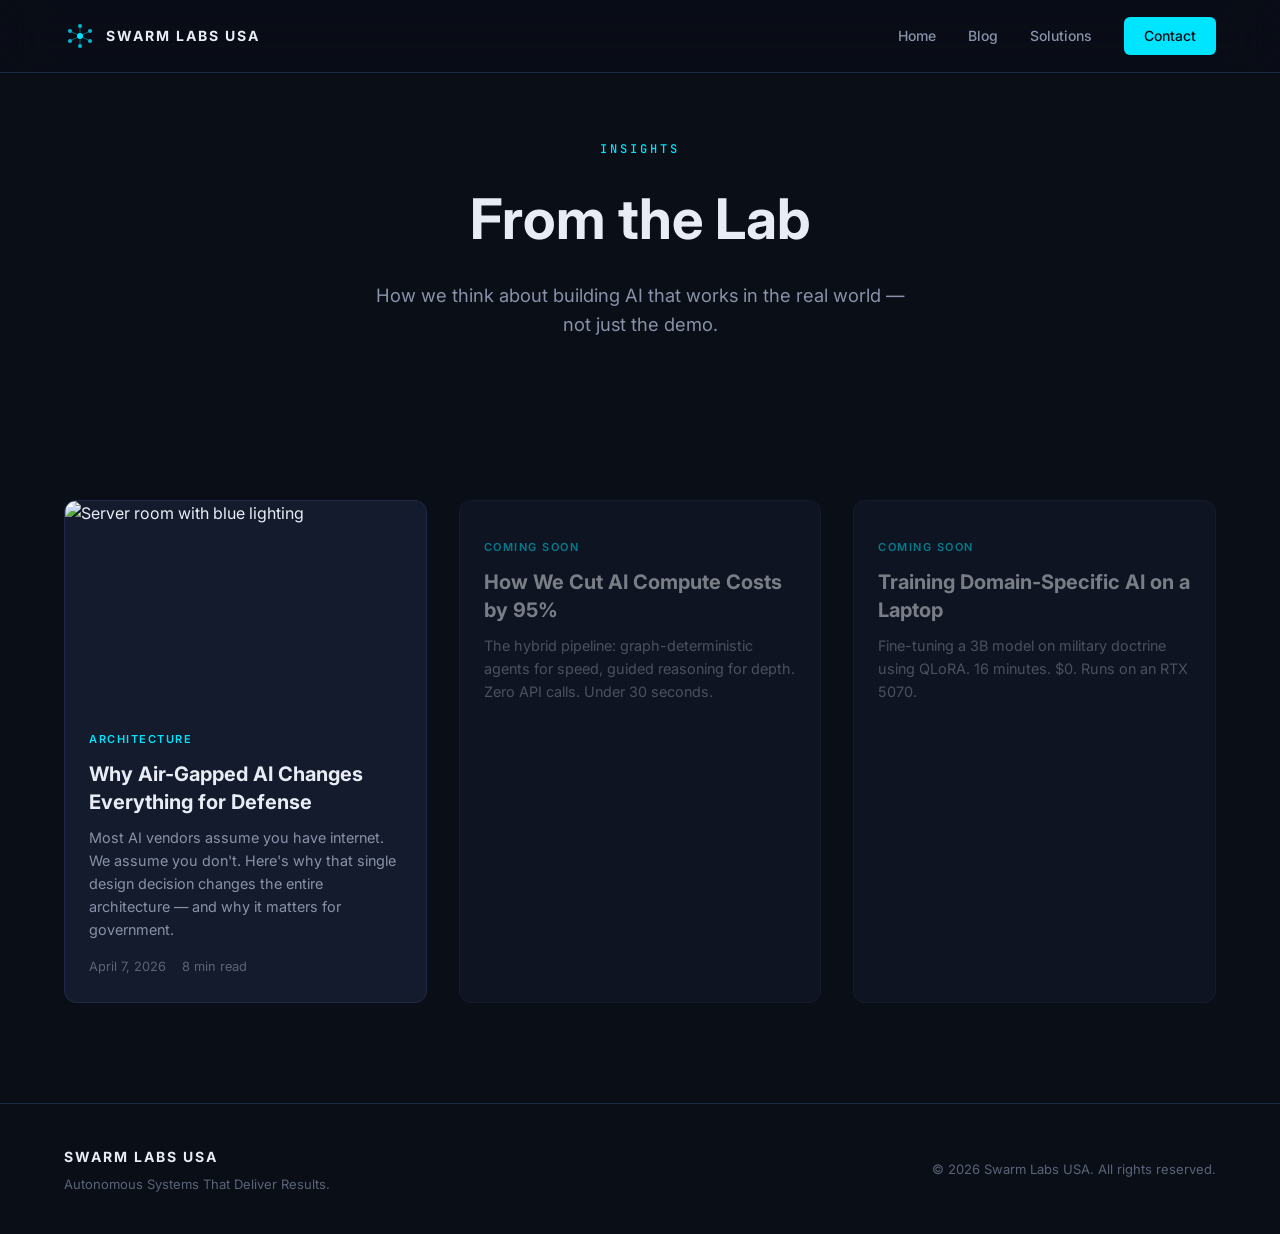
==== blog.html @ 49154384 "Add blog with first article: Why Air-Gapped AI Changes Everything - Blog index page with card grid l" ====
<!DOCTYPE html>
<html lang="en">
<head>
    <meta charset="UTF-8">
    <meta name="viewport" content="width=device-width, initial-scale=1.0">
    <title>Blog — Swarm Labs USA</title>
    <meta name="description" content="Technical insights on autonomous AI systems, edge deployment, and defense technology from Swarm Labs USA.">
    <meta name="robots" content="index, follow">
    <link rel="canonical" href="https://swarmlabsusa.com/blog.html">

    <meta property="og:type" content="website">
    <meta property="og:title" content="Blog — Swarm Labs USA">
    <meta property="og:description" content="Technical insights on autonomous AI systems, edge deployment, and defense technology.">
    <meta property="og:url" content="https://swarmlabsusa.com/blog.html">

    <script type="application/ld+json">
    {
        "@context": "https://schema.org",
        "@type": "Blog",
        "name": "Swarm Labs USA Blog",
        "url": "https://swarmlabsusa.com/blog.html",
        "description": "Technical insights on autonomous AI, edge deployment, and defense technology.",
        "publisher": {
            "@type": "Organization",
            "name": "Swarm Labs USA"
        }
    }
    </script>

    <link rel="preconnect" href="https://fonts.googleapis.com">
    <link rel="preconnect" href="https://fonts.gstatic.com" crossorigin>
    <link href="https://fonts.googleapis.com/css2?family=Inter:wght@300;400;500;600;700&family=JetBrains+Mono:wght@400;500&display=swap" rel="stylesheet">
    <link rel="stylesheet" href="styles.css">
    <link rel="stylesheet" href="blog.css">
    <link rel="icon" type="image/svg+xml" href="favicon.svg">
</head>
<body>
    <nav class="nav" id="nav">
        <div class="nav-container">
            <a href="/" class="nav-logo">
                <svg class="logo-icon" viewBox="0 0 32 32" fill="none" xmlns="http://www.w3.org/2000/svg">
                    <circle cx="16" cy="16" r="3" fill="#00e5ff"/>
                    <circle cx="16" cy="6" r="2" fill="#00e5ff" opacity="0.8"/>
                    <circle cx="16" cy="26" r="2" fill="#00e5ff" opacity="0.8"/>
                    <circle cx="6" cy="11" r="2" fill="#00e5ff" opacity="0.8"/>
                    <circle cx="26" cy="11" r="2" fill="#00e5ff" opacity="0.8"/>
                    <circle cx="6" cy="21" r="2" fill="#00e5ff" opacity="0.8"/>
                    <circle cx="26" cy="21" r="2" fill="#00e5ff" opacity="0.8"/>
                    <line x1="16" y1="13" x2="16" y2="8" stroke="#00e5ff" stroke-width="0.8" opacity="0.5"/>
                    <line x1="16" y1="19" x2="16" y2="24" stroke="#00e5ff" stroke-width="0.8" opacity="0.5"/>
                    <line x1="13.5" y1="14.5" x2="7.5" y2="12" stroke="#00e5ff" stroke-width="0.8" opacity="0.5"/>
                    <line x1="18.5" y1="14.5" x2="24.5" y2="12" stroke="#00e5ff" stroke-width="0.8" opacity="0.5"/>
                    <line x1="13.5" y1="17.5" x2="7.5" y2="20" stroke="#00e5ff" stroke-width="0.8" opacity="0.5"/>
                    <line x1="18.5" y1="17.5" x2="24.5" y2="20" stroke="#00e5ff" stroke-width="0.8" opacity="0.5"/>
                </svg>
                <span>SWARM LABS USA</span>
            </a>
            <div class="nav-links">
                <a href="/">Home</a>
                <a href="/blog.html">Blog</a>
                <a href="/#solutions">Solutions</a>
                <a href="/#contact" class="nav-cta">Contact</a>
            </div>
        </div>
    </nav>

    <section class="blog-hero">
        <div class="container">
            <span class="section-tag">INSIGHTS</span>
            <h1>From the Lab</h1>
            <p>How we think about building AI that works in the real world — not just the demo.</p>
        </div>
    </section>

    <section class="section">
        <div class="container">
            <div class="blog-grid">
                <a href="blog/why-air-gapped-ai-matters.html" class="blog-card">
                    <div class="blog-card-image">
                        <img src="https://images.unsplash.com/photo-1558494949-ef010cbdcc31?w=600&h=340&fit=crop" alt="Server room with blue lighting" loading="lazy">
                    </div>
                    <div class="blog-card-body">
                        <span class="blog-card-tag">ARCHITECTURE</span>
                        <h2>Why Air-Gapped AI Changes Everything for Defense</h2>
                        <p>Most AI vendors assume you have internet. We assume you don't. Here's why that single design decision changes the entire architecture — and why it matters for government.</p>
                        <div class="blog-card-meta">
                            <span>April 7, 2026</span>
                            <span>8 min read</span>
                        </div>
                    </div>
                </a>

                <!-- Placeholder for future posts -->
                <div class="blog-card blog-card-upcoming">
                    <div class="blog-card-body">
                        <span class="blog-card-tag">COMING SOON</span>
                        <h2>How We Cut AI Compute Costs by 95%</h2>
                        <p>The hybrid pipeline: graph-deterministic agents for speed, guided reasoning for depth. Zero API calls. Under 30 seconds.</p>
                    </div>
                </div>

                <div class="blog-card blog-card-upcoming">
                    <div class="blog-card-body">
                        <span class="blog-card-tag">COMING SOON</span>
                        <h2>Training Domain-Specific AI on a Laptop</h2>
                        <p>Fine-tuning a 3B model on military doctrine using QLoRA. 16 minutes. $0. Runs on an RTX 5070.</p>
                    </div>
                </div>
            </div>
        </div>
    </section>

    <footer class="footer">
        <div class="container">
            <div class="footer-content">
                <div class="footer-brand">
                    <span class="footer-logo">SWARM LABS USA</span>
                    <p>Autonomous Systems That Deliver Results.</p>
                </div>
                <div class="footer-legal">
                    <p>&copy; 2026 Swarm Labs USA. All rights reserved.</p>
                </div>
            </div>
        </div>
    </footer>
</body>
</html>
---- styles.css ----
/* ========================================
   SWARM LABS USA — Design System
   ======================================== */

:root {
    --bg-primary: #0a0e17;
    --bg-secondary: #0f1523;
    --bg-card: #141b2d;
    --bg-card-hover: #1a2340;
    --border: #1e2a45;
    --border-light: #2a3a5c;
    --text-primary: #e8edf5;
    --text-secondary: #8892a8;
    --text-muted: #5a6478;
    --accent: #00e5ff;
    --accent-dim: rgba(0, 229, 255, 0.15);
    --accent-glow: rgba(0, 229, 255, 0.3);
    --green: #00e676;
    --red: #ff5252;
    --amber: #ffab40;
    --font-body: 'Inter', -apple-system, BlinkMacSystemFont, sans-serif;
    --font-mono: 'JetBrains Mono', 'Fira Code', monospace;
}

*, *::before, *::after {
    margin: 0;
    padding: 0;
    box-sizing: border-box;
}

html {
    scroll-behavior: smooth;
    scroll-padding-top: 80px;
}

body {
    font-family: var(--font-body);
    background: var(--bg-primary);
    color: var(--text-primary);
    line-height: 1.6;
    overflow-x: hidden;
    -webkit-font-smoothing: antialiased;
}

a {
    color: var(--accent);
    text-decoration: none;
    transition: opacity 0.2s;
}

a:hover {
    opacity: 0.8;
}

.container {
    max-width: 1200px;
    margin: 0 auto;
    padding: 0 24px;
}

/* ========================================
   Navigation
   ======================================== */

.nav {
    position: fixed;
    top: 0;
    left: 0;
    right: 0;
    z-index: 1000;
    background: rgba(10, 14, 23, 0.85);
    backdrop-filter: blur(20px);
    border-bottom: 1px solid var(--border);
    transition: background 0.3s;
}

.nav-container {
    max-width: 1200px;
    margin: 0 auto;
    padding: 0 24px;
    display: flex;
    align-items: center;
    justify-content: space-between;
    height: 72px;
}

.nav-logo {
    display: flex;
    align-items: center;
    gap: 10px;
    color: var(--text-primary);
    font-weight: 700;
    font-size: 14px;
    letter-spacing: 2px;
    white-space: nowrap;
}

.logo-icon {
    width: 32px;
    height: 32px;
}

.nav-links {
    display: flex;
    align-items: center;
    gap: 32px;
}

.nav-links a {
    color: var(--text-secondary);
    font-size: 14px;
    font-weight: 500;
    transition: color 0.2s;
}

.nav-links a:hover {
    color: var(--text-primary);
    opacity: 1;
}

.nav-cta {
    background: var(--accent);
    color: var(--bg-primary) !important;
    padding: 8px 20px;
    border-radius: 6px;
    font-weight: 600;
}

.nav-cta:hover {
    opacity: 0.9 !important;
}

.nav-toggle {
    display: none;
    flex-direction: column;
    gap: 5px;
    background: none;
    border: none;
    cursor: pointer;
    padding: 4px;
}

.nav-toggle span {
    display: block;
    width: 24px;
    height: 2px;
    background: var(--text-secondary);
    border-radius: 2px;
    transition: transform 0.3s, opacity 0.3s;
}

.mobile-menu {
    display: none;
    position: fixed;
    top: 72px;
    left: 0;
    right: 0;
    background: rgba(10, 14, 23, 0.98);
    backdrop-filter: blur(20px);
    border-bottom: 1px solid var(--border);
    padding: 16px 24px;
    z-index: 999;
    flex-direction: column;
    gap: 12px;
}

.mobile-menu a {
    color: var(--text-secondary);
    font-size: 16px;
    padding: 8px 0;
}

.mobile-menu.active {
    display: flex;
}

/* ========================================
   Hero
   ======================================== */

.hero {
    position: relative;
    min-height: 100vh;
    display: flex;
    align-items: center;
    justify-content: center;
    padding: 120px 24px 80px;
    overflow: hidden;
}

#heroCanvas {
    position: absolute;
    top: 0;
    left: 0;
    width: 100%;
    height: 100%;
    opacity: 0.4;
}

.hero-content {
    position: relative;
    z-index: 1;
    max-width: 800px;
    text-align: center;
}

.hero-badge {
    display: inline-block;
    font-family: var(--font-mono);
    font-size: 12px;
    font-weight: 500;
    letter-spacing: 3px;
    color: var(--accent);
    background: var(--accent-dim);
    border: 1px solid rgba(0, 229, 255, 0.2);
    padding: 6px 16px;
    border-radius: 4px;
    margin-bottom: 24px;
}

.hero h1 {
    font-size: clamp(36px, 6vw, 60px);
    font-weight: 700;
    line-height: 1.1;
    margin-bottom: 24px;
    letter-spacing: -1px;
}

.accent {
    color: var(--accent);
}

.hero-sub {
    font-size: 18px;
    color: var(--text-secondary);
    max-width: 620px;
    margin: 0 auto 40px;
    line-height: 1.7;
}

.hero-actions {
    display: flex;
    gap: 16px;
    justify-content: center;
    margin-bottom: 64px;
}

.btn {
    display: inline-flex;
    align-items: center;
    padding: 12px 28px;
    border-radius: 8px;
    font-size: 15px;
    font-weight: 600;
    cursor: pointer;
    transition: all 0.2s;
    border: none;
    font-family: var(--font-body);
}

.btn-primary {
    background: var(--accent);
    color: var(--bg-primary);
}

.btn-primary:hover {
    box-shadow: 0 0 24px var(--accent-glow);
    opacity: 1;
    transform: translateY(-1px);
}

.btn-outline {
    background: transparent;
    color: var(--text-primary);
    border: 1px solid var(--border-light);
}

.btn-outline:hover {
    border-color: var(--accent);
    color: var(--accent);
    opacity: 1;
}

.btn-full {
    width: 100%;
    justify-content: center;
}

.hero-stats {
    display: flex;
    align-items: center;
    justify-content: center;
    gap: 40px;
}

.stat {
    display: flex;
    flex-direction: column;
    align-items: center;
}

.stat-value {
    font-family: var(--font-mono);
    font-size: 28px;
    font-weight: 700;
    color: var(--accent);
}

.stat-label {
    font-size: 12px;
    color: var(--text-muted);
    letter-spacing: 1px;
    text-transform: uppercase;
    margin-top: 4px;
}

.stat-divider {
    width: 1px;
    height: 40px;
    background: var(--border);
}

/* ========================================
   Sections
   ======================================== */

.section {
    padding: 100px 0;
}

.section-dark {
    background: var(--bg-secondary);
}

.section-header {
    text-align: center;
    max-width: 660px;
    margin: 0 auto 64px;
}

.section-tag {
    font-family: var(--font-mono);
    font-size: 12px;
    font-weight: 500;
    letter-spacing: 3px;
    color: var(--accent);
    display: block;
    margin-bottom: 16px;
}

.section-header h2 {
    font-size: clamp(28px, 4vw, 40px);
    font-weight: 700;
    margin-bottom: 16px;
    letter-spacing: -0.5px;
}

.section-header p {
    color: var(--text-secondary);
    font-size: 16px;
    line-height: 1.7;
}

/* ========================================
   Outcomes (What This Means)
   ======================================== */

.outcomes-grid {
    display: grid;
    grid-template-columns: repeat(2, 1fr);
    gap: 24px;
}

.outcome-card {
    background: var(--bg-card);
    border: 1px solid var(--border);
    border-radius: 12px;
    padding: 32px;
    transition: all 0.3s;
}

.outcome-card:hover {
    border-color: var(--border-light);
    background: var(--bg-card-hover);
    transform: translateY(-2px);
}

.outcome-icon {
    width: 48px;
    height: 48px;
    display: flex;
    align-items: center;
    justify-content: center;
    background: var(--accent-dim);
    border-radius: 10px;
    margin-bottom: 20px;
    color: var(--accent);
}

.outcome-icon svg {
    width: 24px;
    height: 24px;
}

.outcome-card h3 {
    font-size: 18px;
    font-weight: 600;
    margin-bottom: 10px;
    line-height: 1.3;
}

.outcome-card p {
    font-size: 14px;
    color: var(--text-secondary);
    line-height: 1.7;
}

/* ========================================
   Solutions
   ======================================== */

.solutions-grid {
    display: grid;
    grid-template-columns: repeat(3, 1fr);
    gap: 24px;
}

.solution-card {
    background: var(--bg-card);
    border: 1px solid var(--border);
    border-radius: 12px;
    padding: 32px;
    transition: all 0.3s;
}

.solution-card:hover {
    transform: translateY(-2px);
    border-color: var(--border-light);
}

.solution-header {
    display: flex;
    align-items: center;
    gap: 12px;
    margin-bottom: 20px;
}

.solution-icon {
    width: 40px;
    height: 40px;
    display: flex;
    align-items: center;
    justify-content: center;
    border-radius: 8px;
    color: var(--accent);
    background: var(--accent-dim);
}

.solution-icon svg {
    width: 20px;
    height: 20px;
}

.solution-label {
    font-family: var(--font-mono);
    font-size: 11px;
    letter-spacing: 2px;
    color: var(--accent);
}

.solution-card h3 {
    font-size: 18px;
    font-weight: 600;
    margin-bottom: 16px;
}

.solution-problem {
    font-size: 14px;
    color: var(--text-secondary);
    line-height: 1.7;
    margin-bottom: 12px;
}

.solution-answer {
    font-size: 14px;
    color: var(--text-secondary);
    line-height: 1.7;
    margin-bottom: 20px;
}

.solution-problem strong {
    color: var(--amber);
}

.solution-answer strong {
    color: var(--green);
}

/* Reuse domain-features for solution cards */
.domain-features {
    list-style: none;
}

.domain-features li {
    font-size: 13px;
    color: var(--text-secondary);
    padding: 6px 0;
    border-top: 1px solid var(--border);
    display: flex;
    align-items: center;
    gap: 8px;
}

.domain-features li::before {
    content: '';
    width: 4px;
    height: 4px;
    background: var(--accent);
    border-radius: 50%;
    flex-shrink: 0;
}

/* ========================================
   Case Study
   ======================================== */

.case-study-card {
    background: var(--bg-card);
    border: 1px solid var(--border);
    border-radius: 16px;
    padding: 48px;
    position: relative;
    overflow: hidden;
}

.case-study-card::before {
    content: '';
    position: absolute;
    top: 0;
    left: 0;
    right: 0;
    height: 3px;
    background: linear-gradient(90deg, var(--accent), var(--green));
}

.case-badge {
    display: inline-block;
    font-family: var(--font-mono);
    font-size: 11px;
    letter-spacing: 2px;
    color: var(--accent);
    background: var(--accent-dim);
    padding: 4px 12px;
    border-radius: 4px;
    margin-bottom: 20px;
}

.case-study-card > h3 {
    font-size: 24px;
    font-weight: 700;
    margin-bottom: 32px;
    max-width: 600px;
}

.case-grid {
    display: grid;
    grid-template-columns: repeat(3, 1fr);
    gap: 32px;
    margin-bottom: 40px;
}

.case-section h4 {
    font-size: 14px;
    font-weight: 600;
    color: var(--accent);
    margin-bottom: 12px;
    letter-spacing: 0.5px;
}

.case-section p {
    font-size: 14px;
    color: var(--text-secondary);
    line-height: 1.7;
}

.case-results {
    list-style: none;
}

.case-results li {
    font-size: 14px;
    color: var(--text-secondary);
    padding: 6px 0;
    display: flex;
    align-items: flex-start;
    gap: 10px;
    line-height: 1.5;
}

.case-results li::before {
    content: '';
    width: 6px;
    height: 6px;
    background: var(--green);
    border-radius: 50%;
    flex-shrink: 0;
    margin-top: 7px;
}

.case-stats {
    display: grid;
    grid-template-columns: repeat(3, 1fr);
    gap: 24px;
    padding-top: 32px;
    border-top: 1px solid var(--border);
}

.case-stat {
    text-align: center;
}

.case-stat-value {
    font-family: var(--font-mono);
    font-size: 28px;
    font-weight: 700;
    color: var(--accent);
    display: block;
    margin-bottom: 4px;
}

.case-stat-label {
    font-size: 13px;
    color: var(--text-muted);
}

/* ========================================
   Pipeline
   ======================================== */

.pipeline {
    max-width: 700px;
    margin: 0 auto;
}

.pipeline-step {
    display: flex;
    align-items: flex-start;
    gap: 24px;
    padding: 24px;
    background: var(--bg-card);
    border: 1px solid var(--border);
    border-radius: 12px;
    position: relative;
}

.step-number {
    font-family: var(--font-mono);
    font-size: 14px;
    font-weight: 700;
    color: var(--accent);
    background: var(--accent-dim);
    width: 40px;
    height: 40px;
    display: flex;
    align-items: center;
    justify-content: center;
    border-radius: 8px;
    flex-shrink: 0;
}

.step-content h3 {
    font-size: 16px;
    font-weight: 600;
    margin-bottom: 6px;
}

.step-content p {
    font-size: 14px;
    color: var(--text-secondary);
    line-height: 1.6;
}

.step-tag {
    position: absolute;
    top: 24px;
    right: 24px;
    font-family: var(--font-mono);
    font-size: 10px;
    letter-spacing: 1.5px;
    color: var(--amber);
    background: rgba(255, 171, 64, 0.1);
    padding: 3px 10px;
    border-radius: 4px;
}

.free-tag {
    color: var(--green);
    background: rgba(0, 230, 118, 0.1);
}

.audit-tag {
    color: var(--accent);
    background: var(--accent-dim);
}

.pipeline-connector {
    width: 2px;
    height: 24px;
    background: var(--border);
    margin: 0 auto;
}

.pipeline-bottom {
    max-width: 700px;
    margin: 40px auto 0;
    text-align: center;
}

.pipeline-note {
    font-size: 16px;
    color: var(--text-secondary);
    line-height: 1.7;
    font-style: italic;
}

/* ========================================
   Differentiators
   ======================================== */

.diff-grid {
    display: grid;
    gap: 32px;
}

.diff-card {
    background: var(--bg-card);
    border: 1px solid var(--border);
    border-radius: 12px;
    overflow: hidden;
}

.diff-header {
    display: flex;
    align-items: center;
    justify-content: center;
    gap: 16px;
    padding: 20px;
    background: rgba(0, 229, 255, 0.03);
    border-bottom: 1px solid var(--border);
}

.diff-label {
    font-family: var(--font-mono);
    font-size: 11px;
    letter-spacing: 2px;
    padding: 4px 12px;
    border-radius: 4px;
}

.diff-us {
    color: var(--accent);
    background: var(--accent-dim);
}

.diff-them {
    color: var(--text-muted);
    background: rgba(90, 100, 120, 0.15);
}

.diff-vs {
    font-size: 12px;
    color: var(--text-muted);
}

.diff-compare {
    padding: 8px;
}

.diff-row {
    display: grid;
    grid-template-columns: 1fr 1fr;
    gap: 1px;
}

.diff-row + .diff-row {
    border-top: 1px solid var(--border);
}

.diff-ours,
.diff-theirs {
    padding: 16px 20px;
    font-size: 14px;
}

.diff-ours {
    color: var(--text-primary);
}

.diff-theirs {
    color: var(--text-muted);
    text-decoration: line-through;
    text-decoration-color: rgba(255, 82, 82, 0.3);
}

.metrics-grid {
    display: grid;
    grid-template-columns: repeat(4, 1fr);
    gap: 16px;
}

.metric-card {
    background: var(--bg-card);
    border: 1px solid var(--border);
    border-radius: 12px;
    padding: 28px;
    text-align: center;
}

.metric-value {
    font-family: var(--font-mono);
    font-size: 32px;
    font-weight: 700;
    color: var(--accent);
    display: block;
    margin-bottom: 8px;
}

.metric-label {
    font-size: 13px;
    color: var(--text-muted);
    letter-spacing: 0.5px;
}

/* ========================================
   SBIR
   ======================================== */

.sbir-grid {
    display: grid;
    grid-template-columns: repeat(2, 1fr);
    gap: 24px;
    margin-bottom: 40px;
}

.sbir-card {
    background: var(--bg-card);
    border: 1px solid var(--border);
    border-radius: 12px;
    padding: 32px;
}

.sbir-card h3 {
    font-size: 17px;
    font-weight: 600;
    margin-bottom: 10px;
}

.sbir-card p {
    font-size: 14px;
    color: var(--text-secondary);
    line-height: 1.7;
}

.sbir-certs {
    display: flex;
    justify-content: center;
    gap: 48px;
    padding: 24px;
    background: var(--bg-card);
    border: 1px solid var(--border);
    border-radius: 12px;
}

.cert {
    display: flex;
    flex-direction: column;
    align-items: center;
    gap: 6px;
}

.cert-label {
    font-family: var(--font-mono);
    font-size: 11px;
    letter-spacing: 2px;
    color: var(--text-muted);
}

.cert-value {
    font-size: 15px;
    color: var(--text-primary);
    font-weight: 500;
}

/* ========================================
   Contact
   ======================================== */

.contact-layout {
    display: grid;
    grid-template-columns: 1fr 1fr;
    gap: 64px;
    align-items: start;
}

.contact-info h2 {
    font-size: 32px;
    font-weight: 700;
    margin: 16px 0;
}

.contact-info p {
    color: var(--text-secondary);
    font-size: 15px;
    line-height: 1.7;
    margin-bottom: 32px;
}

.contact-details {
    display: flex;
    flex-direction: column;
    gap: 16px;
}

.contact-item {
    display: flex;
    align-items: center;
    gap: 12px;
    color: var(--text-secondary);
    font-size: 14px;
}

.contact-item svg {
    color: var(--accent);
    flex-shrink: 0;
}

.contact-item a {
    color: var(--text-secondary);
}

.contact-item a:hover {
    color: var(--accent);
}

.contact-form {
    background: var(--bg-card);
    border: 1px solid var(--border);
    border-radius: 12px;
    padding: 32px;
}

.form-group {
    margin-bottom: 20px;
}

.form-group label {
    display: block;
    font-size: 13px;
    font-weight: 500;
    color: var(--text-secondary);
    margin-bottom: 6px;
}

.form-group input,
.form-group textarea {
    width: 100%;
    padding: 12px 16px;
    background: var(--bg-primary);
    border: 1px solid var(--border);
    border-radius: 8px;
    color: var(--text-primary);
    font-family: var(--font-body);
    font-size: 15px;
    transition: border-color 0.2s;
    outline: none;
}

.form-group input:focus,
.form-group textarea:focus {
    border-color: var(--accent);
}

.form-group textarea {
    resize: vertical;
}

/* ========================================
   Footer
   ======================================== */

.footer {
    padding: 40px 0;
    border-top: 1px solid var(--border);
}

.footer-content {
    display: flex;
    align-items: center;
    justify-content: space-between;
}

.footer-logo {
    font-weight: 700;
    font-size: 14px;
    letter-spacing: 2px;
    color: var(--text-primary);
}

.footer-brand p {
    font-size: 13px;
    color: var(--text-muted);
    margin-top: 4px;
}

.footer-legal p {
    font-size: 13px;
    color: var(--text-muted);
}

/* ========================================
   Responsive
   ======================================== */

@media (max-width: 1024px) {
    .solutions-grid {
        grid-template-columns: repeat(2, 1fr);
    }

    .case-grid {
        grid-template-columns: 1fr;
        gap: 24px;
    }
}

@media (max-width: 768px) {
    .nav-links {
        display: none;
    }

    .nav-toggle {
        display: flex;
    }

    .hero {
        padding: 100px 24px 60px;
    }

    .hero-stats {
        flex-direction: column;
        gap: 20px;
    }

    .stat-divider {
        width: 40px;
        height: 1px;
    }

    .hero-actions {
        flex-direction: column;
        align-items: center;
    }

    .outcomes-grid,
    .solutions-grid,
    .sbir-grid {
        grid-template-columns: 1fr;
    }

    .metrics-grid {
        grid-template-columns: repeat(2, 1fr);
    }

    .diff-row {
        grid-template-columns: 1fr;
    }

    .diff-theirs {
        border-top: 1px dashed var(--border);
    }

    .contact-layout {
        grid-template-columns: 1fr;
        gap: 40px;
    }

    .sbir-certs {
        flex-direction: column;
        gap: 20px;
    }

    .footer-content {
        flex-direction: column;
        text-align: center;
        gap: 16px;
    }

    .pipeline-step {
        flex-direction: column;
    }

    .step-tag {
        position: static;
        align-self: flex-start;
        margin-top: 8px;
    }

    .section {
        padding: 64px 0;
    }

    .case-study-card {
        padding: 28px;
    }

    .case-study-card > h3 {
        font-size: 20px;
    }

    .case-stats {
        grid-template-columns: 1fr;
        gap: 16px;
    }

    .case-grid {
        grid-template-columns: 1fr;
    }
}
---- blog.css ----
/* ========================================
   Blog Styles
   ======================================== */

.blog-hero {
    padding: 140px 0 60px;
    text-align: center;
}

.blog-hero h1 {
    font-size: clamp(2rem, 5vw, 3.5rem);
    font-weight: 700;
    margin: 16px 0;
}

.blog-hero p {
    color: var(--text-secondary);
    font-size: 1.15rem;
    max-width: 540px;
    margin: 0 auto;
}

/* Blog Grid */
.blog-grid {
    display: grid;
    grid-template-columns: repeat(auto-fill, minmax(340px, 1fr));
    gap: 32px;
}

.blog-card {
    background: var(--bg-card);
    border: 1px solid var(--border);
    border-radius: 12px;
    overflow: hidden;
    transition: transform 0.2s, border-color 0.2s;
    text-decoration: none;
    color: inherit;
    display: block;
}

.blog-card:hover {
    transform: translateY(-4px);
    border-color: var(--accent);
    opacity: 1;
}

.blog-card-image {
    width: 100%;
    height: 200px;
    overflow: hidden;
}

.blog-card-image img {
    width: 100%;
    height: 100%;
    object-fit: cover;
    transition: transform 0.3s;
}

.blog-card:hover .blog-card-image img {
    transform: scale(1.05);
}

.blog-card-body {
    padding: 24px;
}

.blog-card-tag {
    font-size: 11px;
    font-weight: 600;
    letter-spacing: 1.5px;
    color: var(--accent);
    text-transform: uppercase;
}

.blog-card h2 {
    font-size: 1.25rem;
    margin: 10px 0;
    line-height: 1.4;
}

.blog-card p {
    color: var(--text-secondary);
    font-size: 0.9rem;
    line-height: 1.6;
}

.blog-card-meta {
    display: flex;
    gap: 16px;
    margin-top: 16px;
    font-size: 0.8rem;
    color: var(--text-muted);
}

.blog-card-upcoming {
    opacity: 0.5;
    pointer-events: none;
}

.blog-card-upcoming .blog-card-body {
    padding: 32px 24px;
}

/* ========================================
   Article Page
   ======================================== */

.article-header {
    padding: 140px 0 40px;
    text-align: center;
    max-width: 760px;
    margin: 0 auto;
}

.article-header .section-tag {
    margin-bottom: 16px;
    display: inline-block;
}

.article-header h1 {
    font-size: clamp(1.75rem, 4vw, 2.75rem);
    font-weight: 700;
    line-height: 1.3;
    margin-bottom: 20px;
}

.article-meta {
    color: var(--text-muted);
    font-size: 0.9rem;
    display: flex;
    justify-content: center;
    gap: 20px;
}

.article-hero-image {
    max-width: 900px;
    margin: 40px auto;
    border-radius: 12px;
    overflow: hidden;
    border: 1px solid var(--border);
}

.article-hero-image img {
    width: 100%;
    height: auto;
    display: block;
}

/* Article Body */
.article-body {
    max-width: 700px;
    margin: 0 auto;
    padding: 0 24px 80px;
}

.article-body h2 {
    font-size: 1.6rem;
    margin: 48px 0 16px;
    color: var(--text-primary);
}

.article-body h3 {
    font-size: 1.2rem;
    margin: 32px 0 12px;
    color: var(--text-primary);
}

.article-body p {
    color: var(--text-secondary);
    font-size: 1.05rem;
    line-height: 1.8;
    margin-bottom: 20px;
}

.article-body strong {
    color: var(--text-primary);
}

.article-body ul, .article-body ol {
    color: var(--text-secondary);
    font-size: 1.05rem;
    line-height: 1.8;
    margin: 0 0 20px 24px;
}

.article-body li {
    margin-bottom: 8px;
}

.article-body blockquote {
    border-left: 3px solid var(--accent);
    padding: 16px 24px;
    margin: 32px 0;
    background: var(--bg-card);
    border-radius: 0 8px 8px 0;
}

.article-body blockquote p {
    color: var(--text-primary);
    font-size: 1.1rem;
    margin: 0;
}

.article-body code {
    font-family: var(--font-mono);
    background: var(--bg-card);
    padding: 2px 6px;
    border-radius: 4px;
    font-size: 0.9em;
    color: var(--accent);
}

.article-body pre {
    background: var(--bg-card);
    border: 1px solid var(--border);
    border-radius: 8px;
    padding: 20px;
    overflow-x: auto;
    margin: 24px 0;
}

.article-body pre code {
    background: none;
    padding: 0;
    font-size: 0.85rem;
    line-height: 1.7;
    color: var(--text-secondary);
}

/* Inline images in articles */
.article-image {
    margin: 36px 0;
    border-radius: 10px;
    overflow: hidden;
    border: 1px solid var(--border);
}

.article-image img {
    width: 100%;
    height: auto;
    display: block;
}

.article-image figcaption {
    padding: 12px 16px;
    font-size: 0.85rem;
    color: var(--text-muted);
    text-align: center;
    background: var(--bg-card);
}

/* Callout box */
.callout {
    background: var(--accent-dim);
    border: 1px solid rgba(0, 229, 255, 0.2);
    border-radius: 10px;
    padding: 24px;
    margin: 32px 0;
}

.callout p {
    color: var(--text-primary);
    margin: 0;
}

.callout strong {
    color: var(--accent);
}

/* Back to blog link */
.article-back {
    display: inline-flex;
    align-items: center;
    gap: 8px;
    margin: 120px 0 20px;
    font-size: 0.9rem;
    color: var(--text-muted);
}

.article-back:hover {
    color: var(--accent);
}

/* CTA at bottom of article */
.article-cta {
    margin-top: 60px;
    padding: 40px;
    background: var(--bg-card);
    border: 1px solid var(--border);
    border-radius: 12px;
    text-align: center;
}

.article-cta h3 {
    margin: 0 0 12px;
    font-size: 1.3rem;
}

.article-cta p {
    color: var(--text-secondary);
    margin-bottom: 20px;
}

/* Responsive */
@media (max-width: 768px) {
    .blog-grid {
        grid-template-columns: 1fr;
    }
    .article-body {
        padding: 0 16px 60px;
    }
}
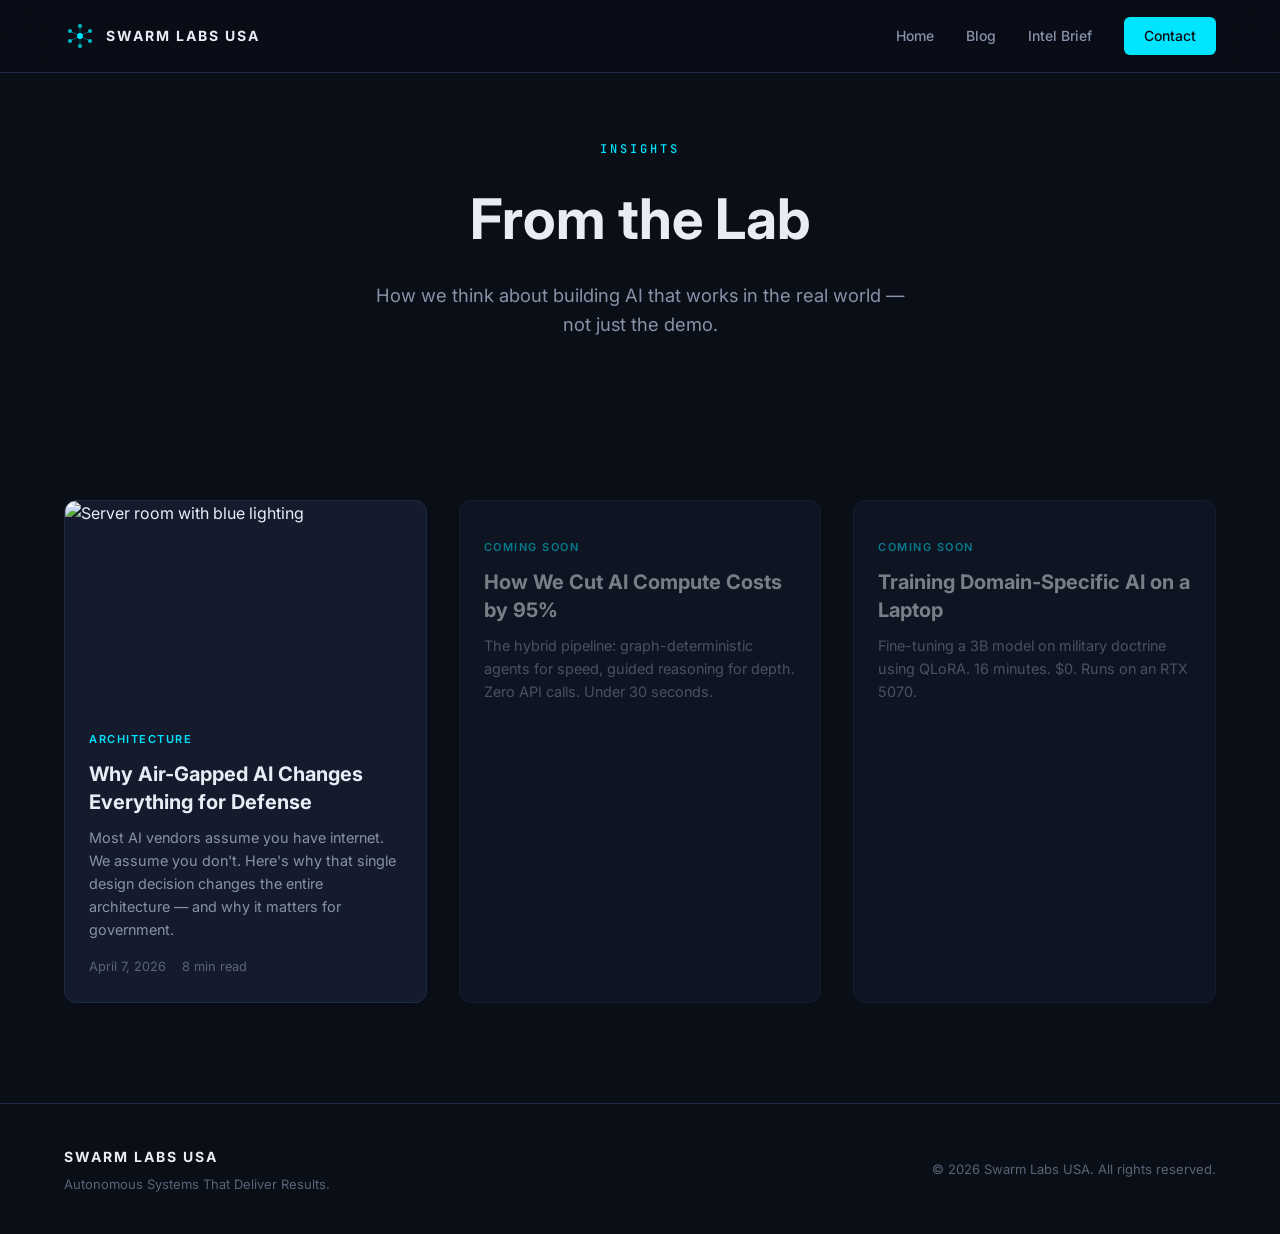
==== commit 8db8b992: "Add AI Intel Brief news page with curated analysis - News page with category-filtered feed (Chips, A" ====
--- a/blog.html
+++ b/blog.html
@@ -58,7 +58,7 @@
             <div class="nav-links">
                 <a href="/">Home</a>
                 <a href="/blog.html">Blog</a>
-                <a href="/#solutions">Solutions</a>
+                <a href="/news.html">Intel Brief</a>
                 <a href="/#contact" class="nav-cta">Contact</a>
             </div>
         </div>
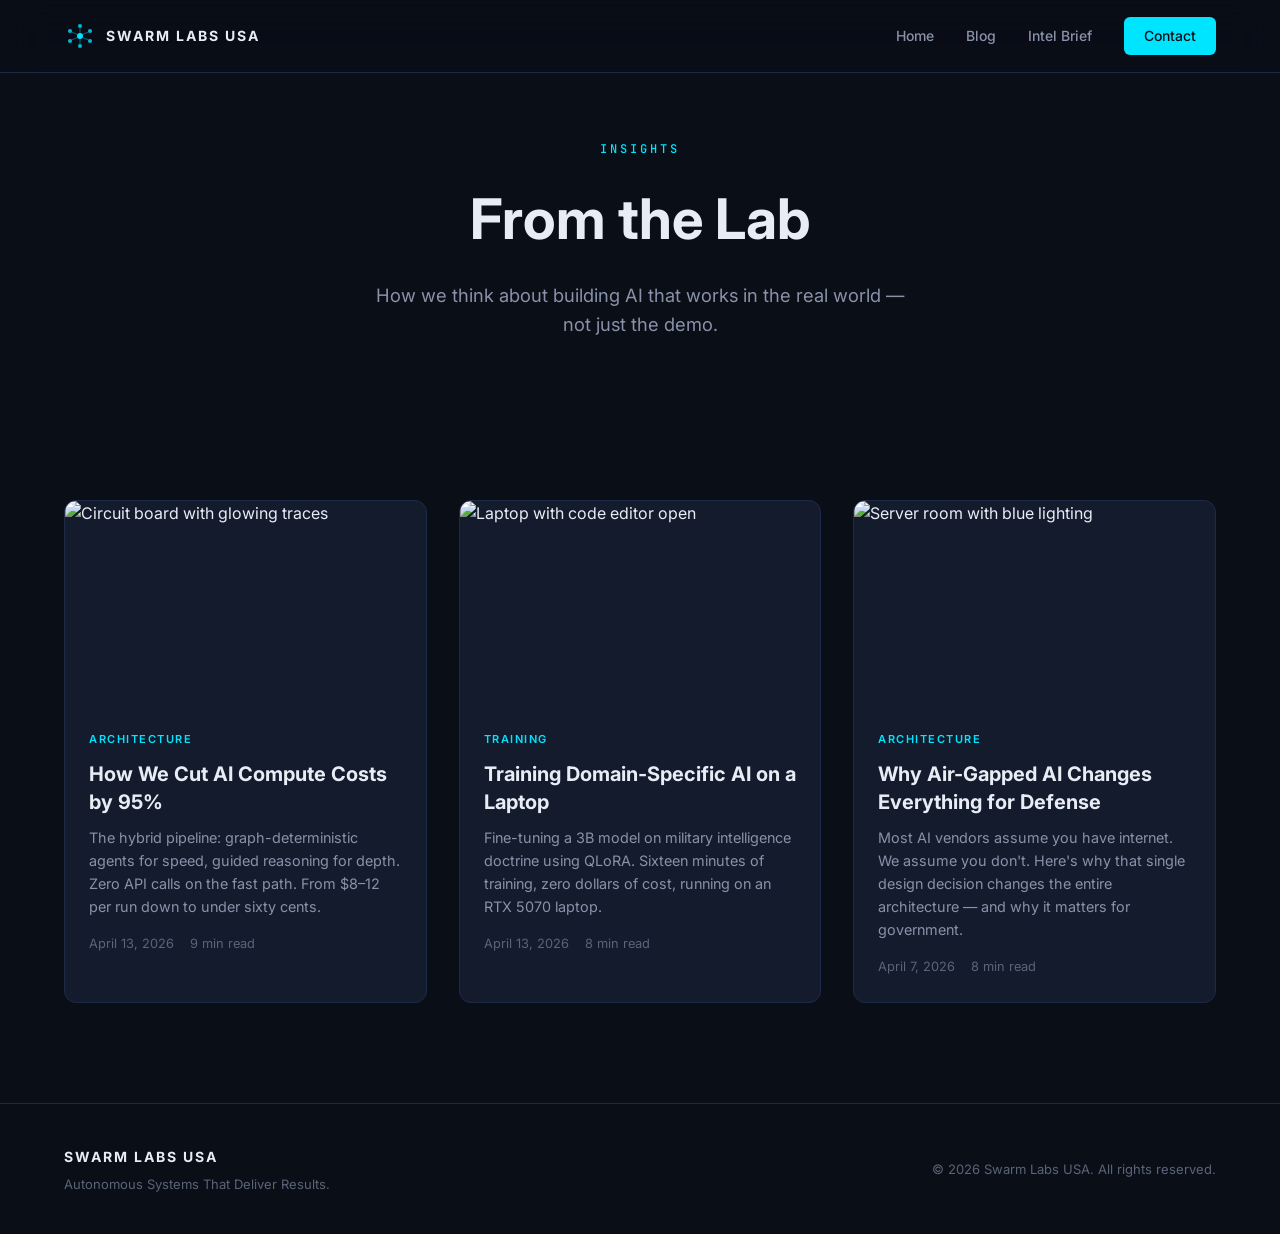
==== commit ca5d134a: "Add two blog posts and new Intel Brief week Adds "How We Cut AI Compute Costs by 95%" and "Training " ====
--- a/blog.html
+++ b/blog.html
@@ -75,6 +75,36 @@
     <section class="section">
         <div class="container">
             <div class="blog-grid">
+                <a href="blog/how-we-cut-ai-compute-costs-95-percent.html" class="blog-card">
+                    <div class="blog-card-image">
+                        <img src="https://images.unsplash.com/photo-1518770660439-4636190af475?w=600&h=340&fit=crop" alt="Circuit board with glowing traces" loading="lazy">
+                    </div>
+                    <div class="blog-card-body">
+                        <span class="blog-card-tag">ARCHITECTURE</span>
+                        <h2>How We Cut AI Compute Costs by 95%</h2>
+                        <p>The hybrid pipeline: graph-deterministic agents for speed, guided reasoning for depth. Zero API calls on the fast path. From $8–12 per run down to under sixty cents.</p>
+                        <div class="blog-card-meta">
+                            <span>April 13, 2026</span>
+                            <span>9 min read</span>
+                        </div>
+                    </div>
+                </a>
+
+                <a href="blog/training-domain-specific-ai-on-a-laptop.html" class="blog-card">
+                    <div class="blog-card-image">
+                        <img src="https://images.unsplash.com/photo-1517336714731-489689fd1ca8?w=600&h=340&fit=crop" alt="Laptop with code editor open" loading="lazy">
+                    </div>
+                    <div class="blog-card-body">
+                        <span class="blog-card-tag">TRAINING</span>
+                        <h2>Training Domain-Specific AI on a Laptop</h2>
+                        <p>Fine-tuning a 3B model on military intelligence doctrine using QLoRA. Sixteen minutes of training, zero dollars of cost, running on an RTX 5070 laptop.</p>
+                        <div class="blog-card-meta">
+                            <span>April 13, 2026</span>
+                            <span>8 min read</span>
+                        </div>
+                    </div>
+                </a>
+
                 <a href="blog/why-air-gapped-ai-matters.html" class="blog-card">
                     <div class="blog-card-image">
                         <img src="https://images.unsplash.com/photo-1558494949-ef010cbdcc31?w=600&h=340&fit=crop" alt="Server room with blue lighting" loading="lazy">
@@ -89,23 +119,6 @@
                         </div>
                     </div>
                 </a>
-
-                <!-- Placeholder for future posts -->
-                <div class="blog-card blog-card-upcoming">
-                    <div class="blog-card-body">
-                        <span class="blog-card-tag">COMING SOON</span>
-                        <h2>How We Cut AI Compute Costs by 95%</h2>
-                        <p>The hybrid pipeline: graph-deterministic agents for speed, guided reasoning for depth. Zero API calls. Under 30 seconds.</p>
-                    </div>
-                </div>
-
-                <div class="blog-card blog-card-upcoming">
-                    <div class="blog-card-body">
-                        <span class="blog-card-tag">COMING SOON</span>
-                        <h2>Training Domain-Specific AI on a Laptop</h2>
-                        <p>Fine-tuning a 3B model on military doctrine using QLoRA. 16 minutes. $0. Runs on an RTX 5070.</p>
-                    </div>
-                </div>
             </div>
         </div>
     </section>
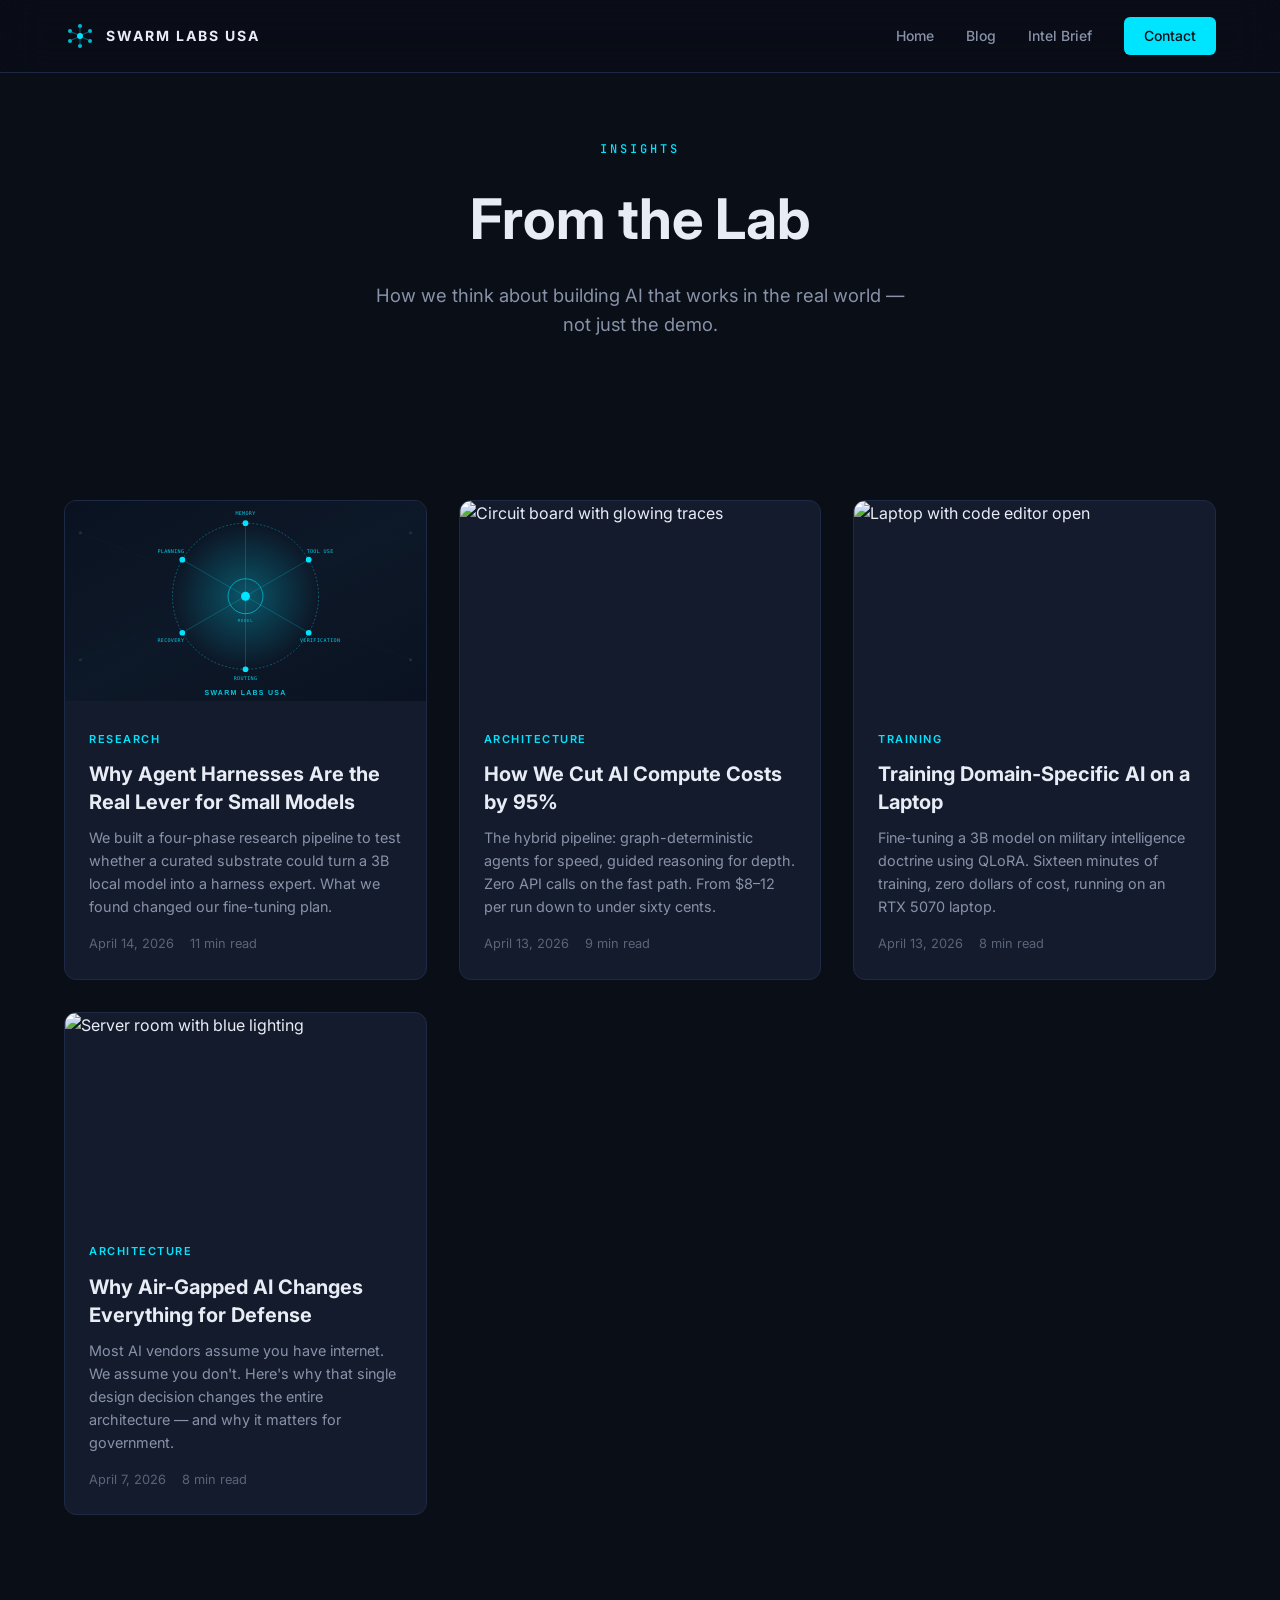
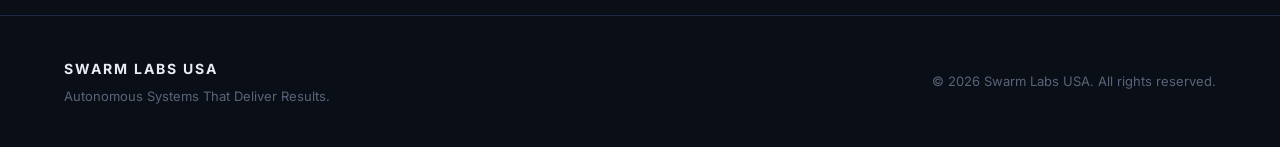
==== commit b897e8d0: "blog: agent harnesses as the real lever for small models New post writing up what we learned from a " ====
--- a/blog.html
+++ b/blog.html
@@ -75,6 +75,21 @@
     <section class="section">
         <div class="container">
             <div class="blog-grid">
+                <a href="blog/why-harnesses-are-the-real-lever-for-small-models.html" class="blog-card">
+                    <div class="blog-card-image">
+                        <img src="og/harnesses.svg" alt="A model core surrounded by a harness ring of memory, tool use, verification, routing, recovery, and planning nodes" loading="lazy">
+                    </div>
+                    <div class="blog-card-body">
+                        <span class="blog-card-tag">RESEARCH</span>
+                        <h2>Why Agent Harnesses Are the Real Lever for Small Models</h2>
+                        <p>We built a four-phase research pipeline to test whether a curated substrate could turn a 3B local model into a harness expert. What we found changed our fine-tuning plan.</p>
+                        <div class="blog-card-meta">
+                            <span>April 14, 2026</span>
+                            <span>11 min read</span>
+                        </div>
+                    </div>
+                </a>
+
                 <a href="blog/how-we-cut-ai-compute-costs-95-percent.html" class="blog-card">
                     <div class="blog-card-image">
                         <img src="https://images.unsplash.com/photo-1518770660439-4636190af475?w=600&h=340&fit=crop" alt="Circuit board with glowing traces" loading="lazy">
--- a/styles.css
+++ b/styles.css
@@ -1125,3 +1125,57 @@
         grid-template-columns: 1fr;
     }
 }
+
+/* ========================================
+   Anchor override for clickable solution cards
+   ======================================== */
+
+a.solution-card {
+    text-decoration: none;
+    color: inherit;
+    display: block;
+}
+
+a.solution-card:hover {
+    text-decoration: none;
+}
+
+/* ========================================
+   Pillar grid (5 principles — horizontal strip)
+   ======================================== */
+
+.pillar-grid {
+    display: grid;
+    grid-template-columns: repeat(5, 1fr);
+    gap: 20px;
+}
+
+.pillar-grid .outcome-card {
+    padding: 24px;
+}
+
+.pillar-grid .outcome-card h3 {
+    font-size: 17px;
+}
+
+.pillar-grid .outcome-card p {
+    font-size: 13px;
+}
+
+@media (max-width: 1100px) {
+    .pillar-grid {
+        grid-template-columns: repeat(3, 1fr);
+    }
+}
+
+@media (max-width: 768px) {
+    .pillar-grid {
+        grid-template-columns: repeat(2, 1fr);
+    }
+}
+
+@media (max-width: 520px) {
+    .pillar-grid {
+        grid-template-columns: 1fr;
+    }
+}
--- a/blog.css
+++ b/blog.css
@@ -302,6 +302,52 @@
     margin-bottom: 20px;
 }
 
+/* ========================================
+   Branded SVG hero + dividers
+   (Self-hosted, no external images)
+   ======================================== */
+
+.svg-hero {
+    max-width: 900px;
+    height: 360px;
+    margin: 40px auto;
+    border-radius: 12px;
+    border: 1px solid var(--border);
+    background:
+        radial-gradient(ellipse at center, rgba(0, 229, 255, 0.18) 0%, rgba(0, 229, 255, 0.04) 45%, transparent 75%),
+        linear-gradient(135deg, #0a1220 0%, #0d1828 50%, #0a1220 100%);
+    position: relative;
+    overflow: hidden;
+    display: flex;
+    align-items: center;
+    justify-content: center;
+}
+
+.svg-hero svg {
+    width: 100%;
+    height: 100%;
+}
+
+.svg-divider {
+    max-width: 700px;
+    height: 140px;
+    margin: 40px auto;
+    border-radius: 10px;
+    border: 1px solid var(--border);
+    background:
+        radial-gradient(ellipse at center, rgba(0, 229, 255, 0.12) 0%, transparent 70%),
+        linear-gradient(135deg, #0a1220 0%, #0d1828 50%, #0a1220 100%);
+    display: flex;
+    align-items: center;
+    justify-content: center;
+    overflow: hidden;
+}
+
+.svg-divider svg {
+    width: 100%;
+    height: 100%;
+}
+
 /* Responsive */
 @media (max-width: 768px) {
     .blog-grid {
@@ -310,4 +356,10 @@
     .article-body {
         padding: 0 16px 60px;
     }
-}
+    .svg-hero {
+        height: 220px;
+    }
+    .svg-divider {
+        height: 100px;
+    }
+}
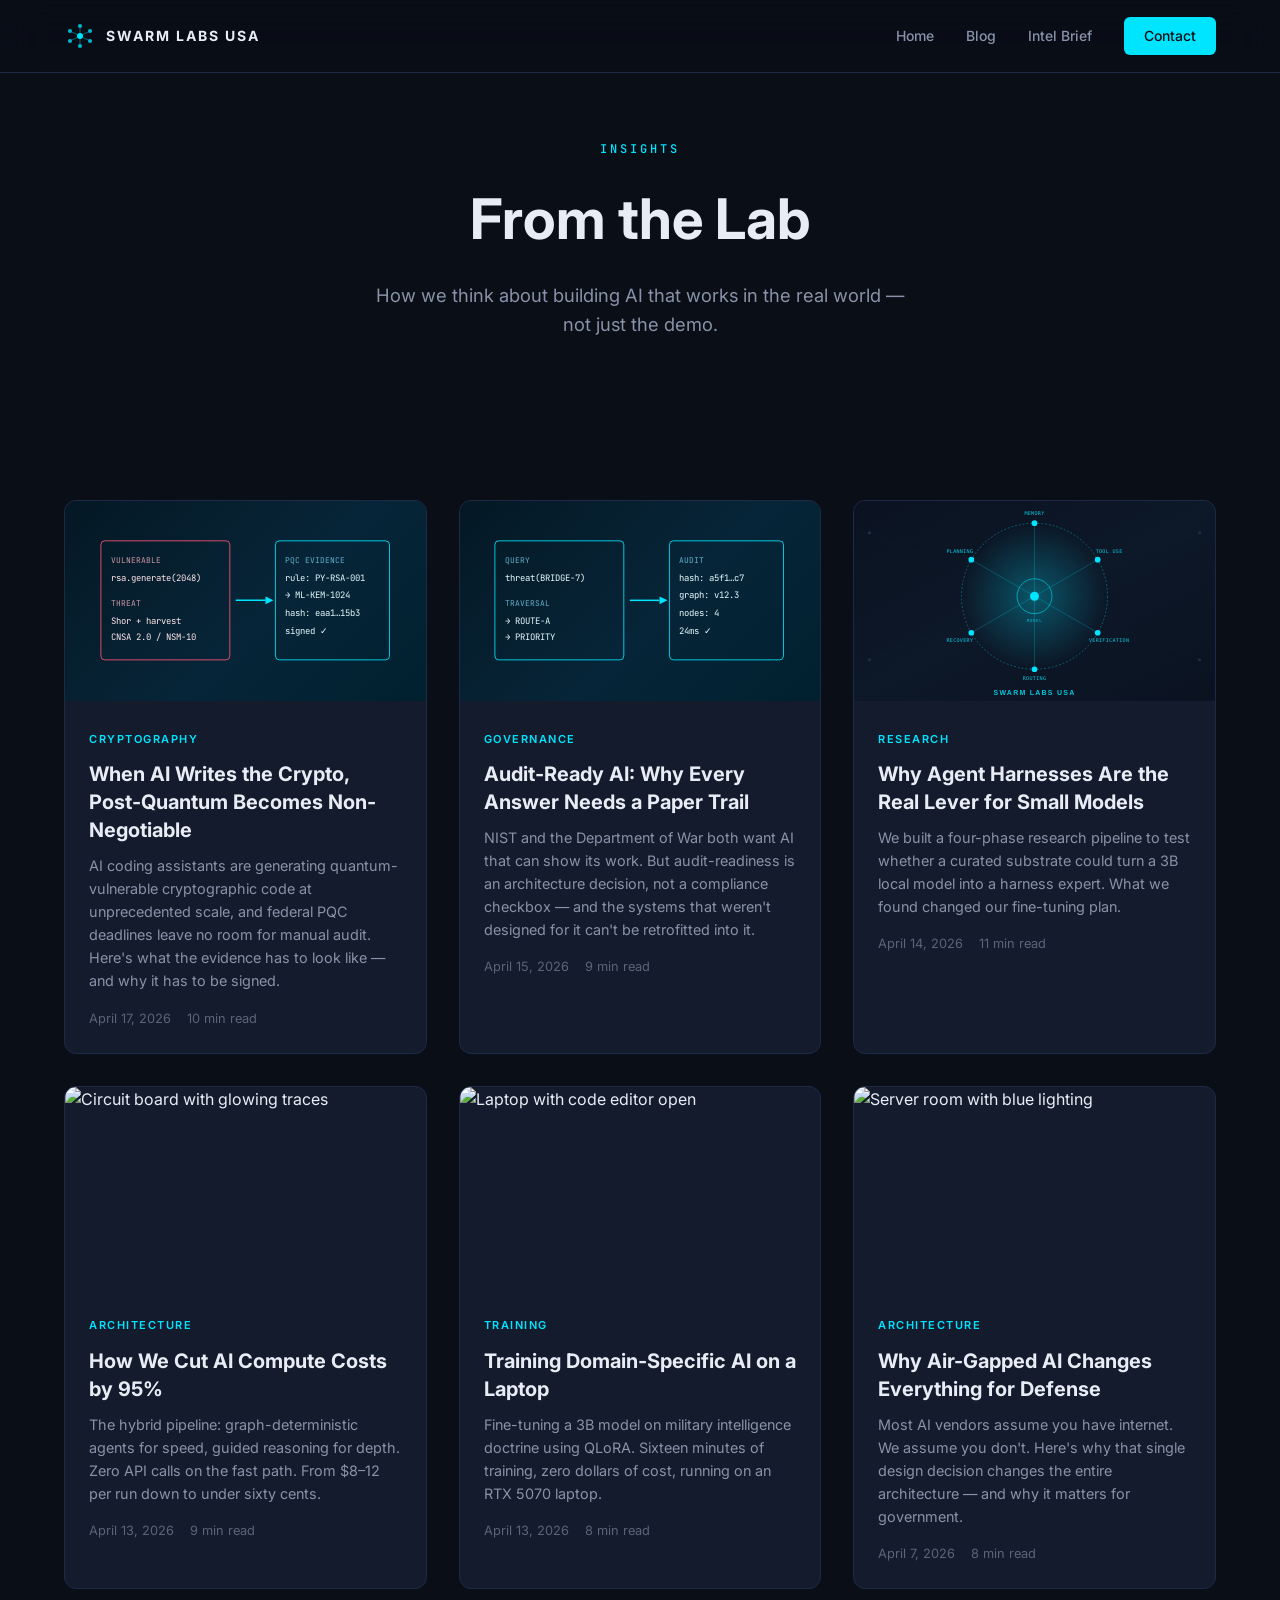
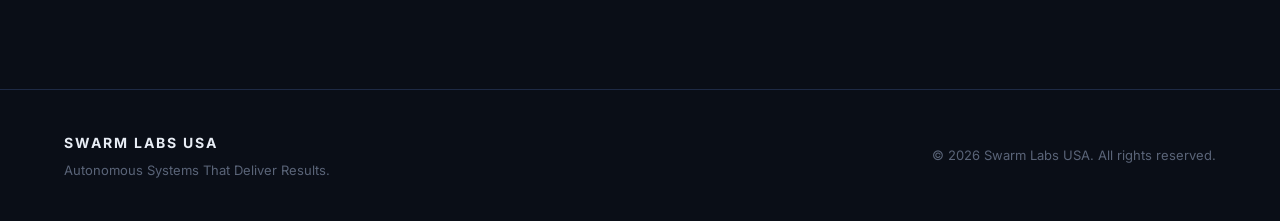
==== commit d2db0e52: "Ship audit-ready-ai + post-quantum posts, add PQC Intel Brief item Blog posts - blog/audit-ready-ai." ====
--- a/blog.html
+++ b/blog.html
@@ -75,6 +75,66 @@
     <section class="section">
         <div class="container">
             <div class="blog-grid">
+                <a href="blog/post-quantum-when-ai-writes-the-crypto.html" class="blog-card">
+                    <div class="blog-card-image" style="background:linear-gradient(135deg,#041824 0%,#072538 55%,#00202f 100%);display:flex;align-items:center;justify-content:center;">
+                        <svg viewBox="0 0 320 160" xmlns="http://www.w3.org/2000/svg" style="width:88%;height:auto;">
+                            <rect x="14" y="20" width="130" height="120" rx="4" fill="none" stroke="#ff5577" stroke-width="1" opacity="0.85"/>
+                            <text x="24" y="42" fill="#ffb3c1" font-family="JetBrains Mono,monospace" font-size="8" opacity="0.8">VULNERABLE</text>
+                            <text x="24" y="60" fill="#ffe6ec" font-family="JetBrains Mono,monospace" font-size="9">rsa.generate(2048)</text>
+                            <text x="24" y="86" fill="#ffb3c1" font-family="JetBrains Mono,monospace" font-size="8" opacity="0.8">THREAT</text>
+                            <text x="24" y="104" fill="#ffe6ec" font-family="JetBrains Mono,monospace" font-size="9">Shor + harvest</text>
+                            <text x="24" y="120" fill="#ffe6ec" font-family="JetBrains Mono,monospace" font-size="9">CNSA 2.0 / NSM-10</text>
+                            <line x1="150" y1="80" x2="180" y2="80" stroke="#00e5ff" stroke-width="1.5"/>
+                            <polygon points="180,76 188,80 180,84" fill="#00e5ff"/>
+                            <rect x="190" y="20" width="115" height="120" rx="4" fill="none" stroke="#00e5ff" stroke-width="1" opacity="0.85"/>
+                            <text x="200" y="42" fill="#7edfff" font-family="JetBrains Mono,monospace" font-size="8" opacity="0.75">PQC EVIDENCE</text>
+                            <text x="200" y="60" fill="#e6faff" font-family="JetBrains Mono,monospace" font-size="9">rule: PY-RSA-001</text>
+                            <text x="200" y="78" fill="#e6faff" font-family="JetBrains Mono,monospace" font-size="9">&rarr; ML-KEM-1024</text>
+                            <text x="200" y="96" fill="#e6faff" font-family="JetBrains Mono,monospace" font-size="9">hash: eaa1&hellip;15b3</text>
+                            <text x="200" y="114" fill="#e6faff" font-family="JetBrains Mono,monospace" font-size="9">signed &#10003;</text>
+                        </svg>
+                    </div>
+                    <div class="blog-card-body">
+                        <span class="blog-card-tag">CRYPTOGRAPHY</span>
+                        <h2>When AI Writes the Crypto, Post-Quantum Becomes Non-Negotiable</h2>
+                        <p>AI coding assistants are generating quantum-vulnerable cryptographic code at unprecedented scale, and federal PQC deadlines leave no room for manual audit. Here's what the evidence has to look like — and why it has to be signed.</p>
+                        <div class="blog-card-meta">
+                            <span>April 17, 2026</span>
+                            <span>10 min read</span>
+                        </div>
+                    </div>
+                </a>
+
+                <a href="blog/audit-ready-ai.html" class="blog-card">
+                    <div class="blog-card-image" style="background:linear-gradient(135deg,#041824 0%,#072538 55%,#00202f 100%);display:flex;align-items:center;justify-content:center;">
+                        <svg viewBox="0 0 320 160" xmlns="http://www.w3.org/2000/svg" style="width:88%;height:auto;">
+                            <rect x="14" y="20" width="130" height="120" rx="4" fill="none" stroke="#00e5ff" stroke-width="1" opacity="0.85"/>
+                            <text x="24" y="42" fill="#7edfff" font-family="JetBrains Mono,monospace" font-size="8" opacity="0.75">QUERY</text>
+                            <text x="24" y="60" fill="#e6faff" font-family="JetBrains Mono,monospace" font-size="9">threat(BRIDGE-7)</text>
+                            <text x="24" y="86" fill="#7edfff" font-family="JetBrains Mono,monospace" font-size="8" opacity="0.75">TRAVERSAL</text>
+                            <text x="24" y="104" fill="#e6faff" font-family="JetBrains Mono,monospace" font-size="9">&rarr; ROUTE-A</text>
+                            <text x="24" y="120" fill="#e6faff" font-family="JetBrains Mono,monospace" font-size="9">&rarr; PRIORITY</text>
+                            <line x1="150" y1="80" x2="180" y2="80" stroke="#00e5ff" stroke-width="1.5"/>
+                            <polygon points="180,76 188,80 180,84" fill="#00e5ff"/>
+                            <rect x="190" y="20" width="115" height="120" rx="4" fill="none" stroke="#00e5ff" stroke-width="1" opacity="0.85"/>
+                            <text x="200" y="42" fill="#7edfff" font-family="JetBrains Mono,monospace" font-size="8" opacity="0.75">AUDIT</text>
+                            <text x="200" y="60" fill="#e6faff" font-family="JetBrains Mono,monospace" font-size="9">hash: a5f1&hellip;c7</text>
+                            <text x="200" y="78" fill="#e6faff" font-family="JetBrains Mono,monospace" font-size="9">graph: v12.3</text>
+                            <text x="200" y="96" fill="#e6faff" font-family="JetBrains Mono,monospace" font-size="9">nodes: 4</text>
+                            <text x="200" y="114" fill="#e6faff" font-family="JetBrains Mono,monospace" font-size="9">24ms &#10003;</text>
+                        </svg>
+                    </div>
+                    <div class="blog-card-body">
+                        <span class="blog-card-tag">GOVERNANCE</span>
+                        <h2>Audit-Ready AI: Why Every Answer Needs a Paper Trail</h2>
+                        <p>NIST and the Department of War both want AI that can show its work. But audit-readiness is an architecture decision, not a compliance checkbox — and the systems that weren't designed for it can't be retrofitted into it.</p>
+                        <div class="blog-card-meta">
+                            <span>April 15, 2026</span>
+                            <span>9 min read</span>
+                        </div>
+                    </div>
+                </a>
+
                 <a href="blog/why-harnesses-are-the-real-lever-for-small-models.html" class="blog-card">
                     <div class="blog-card-image">
                         <img src="og/harnesses.svg" alt="A model core surrounded by a harness ring of memory, tool use, verification, routing, recovery, and planning nodes" loading="lazy">
